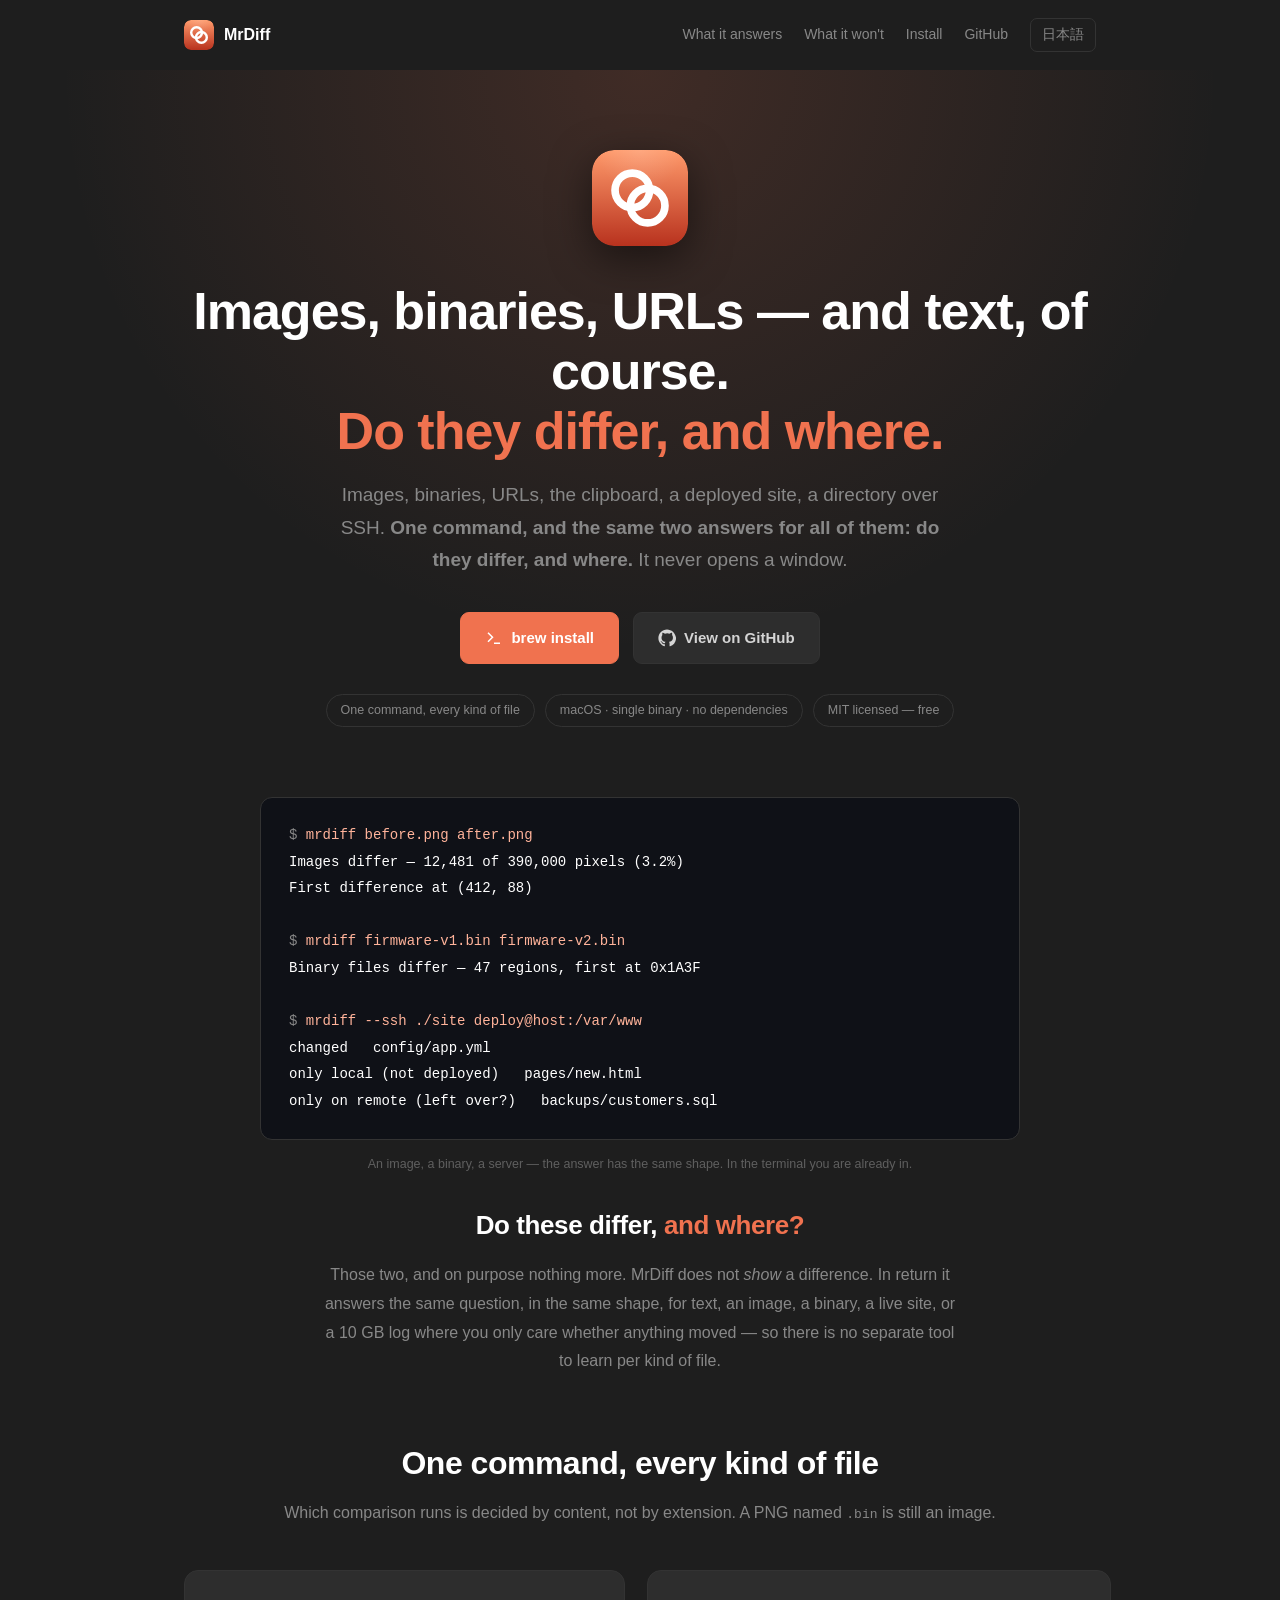
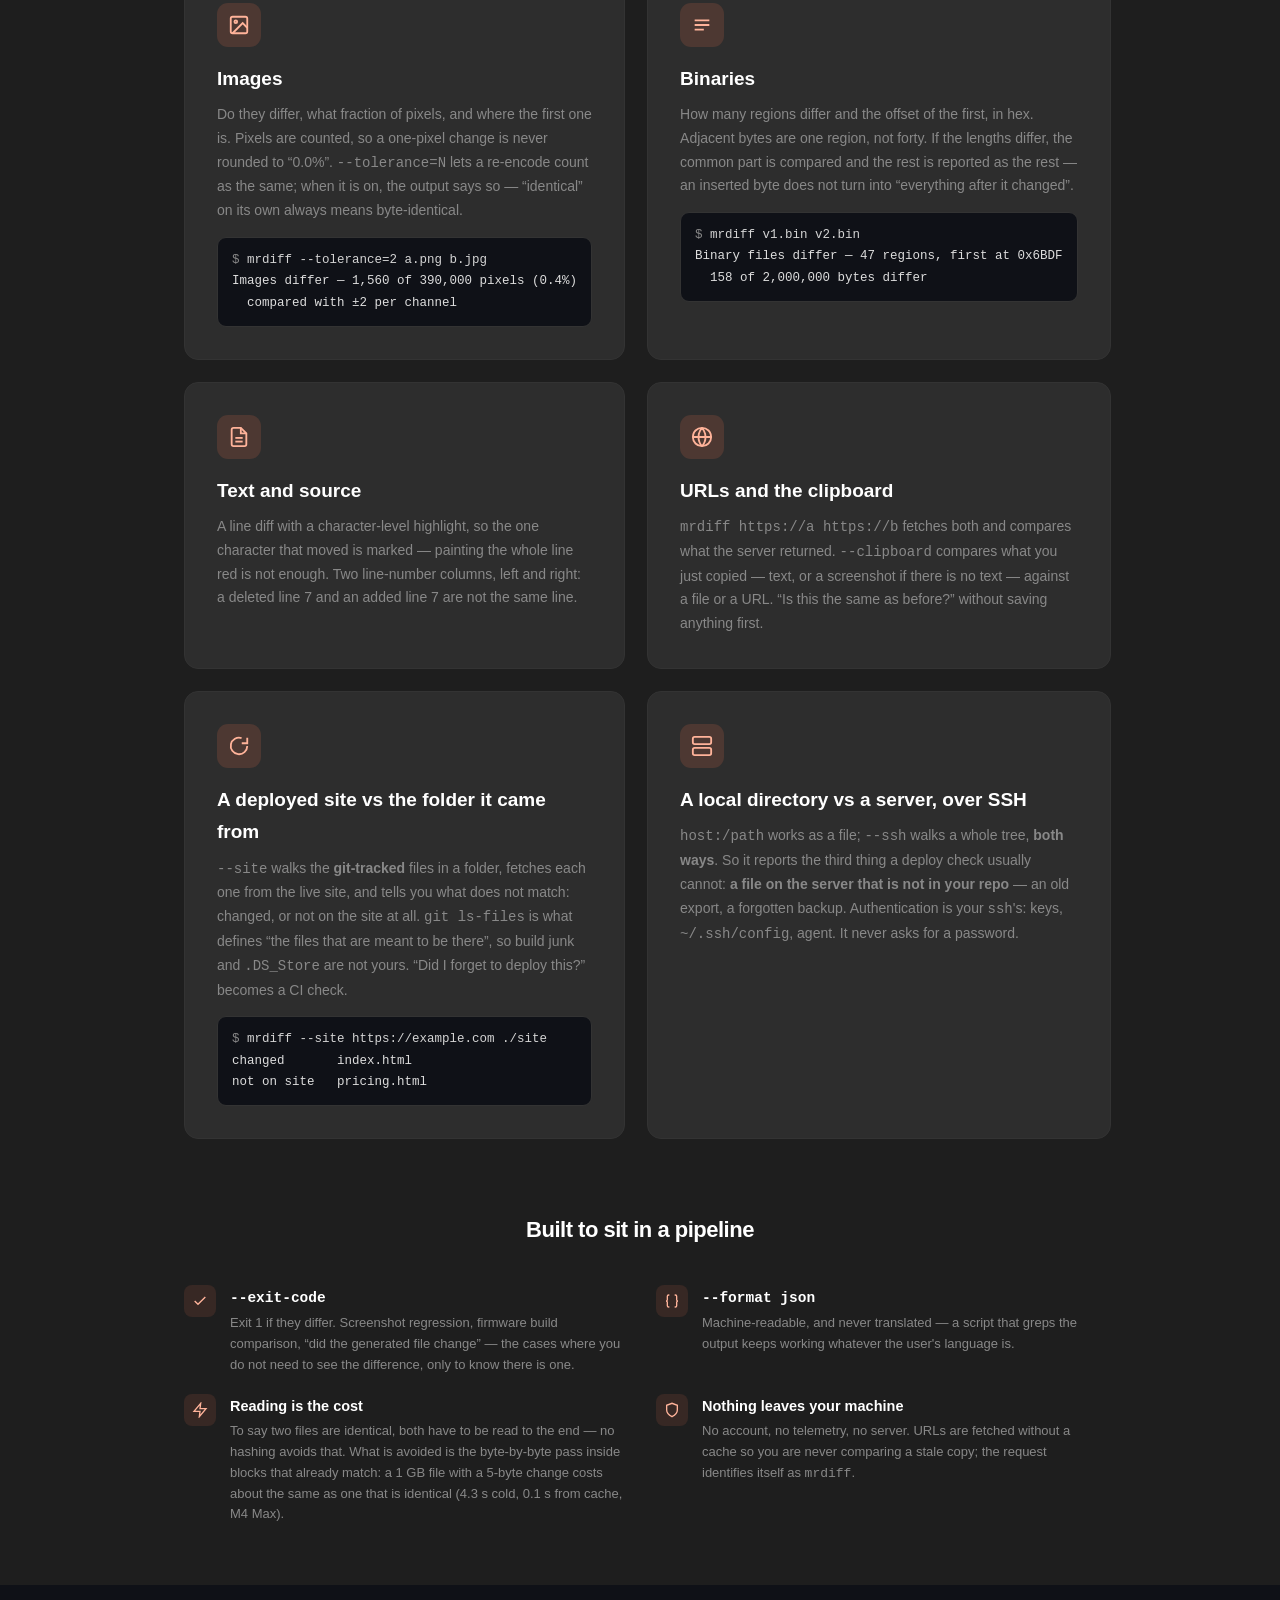
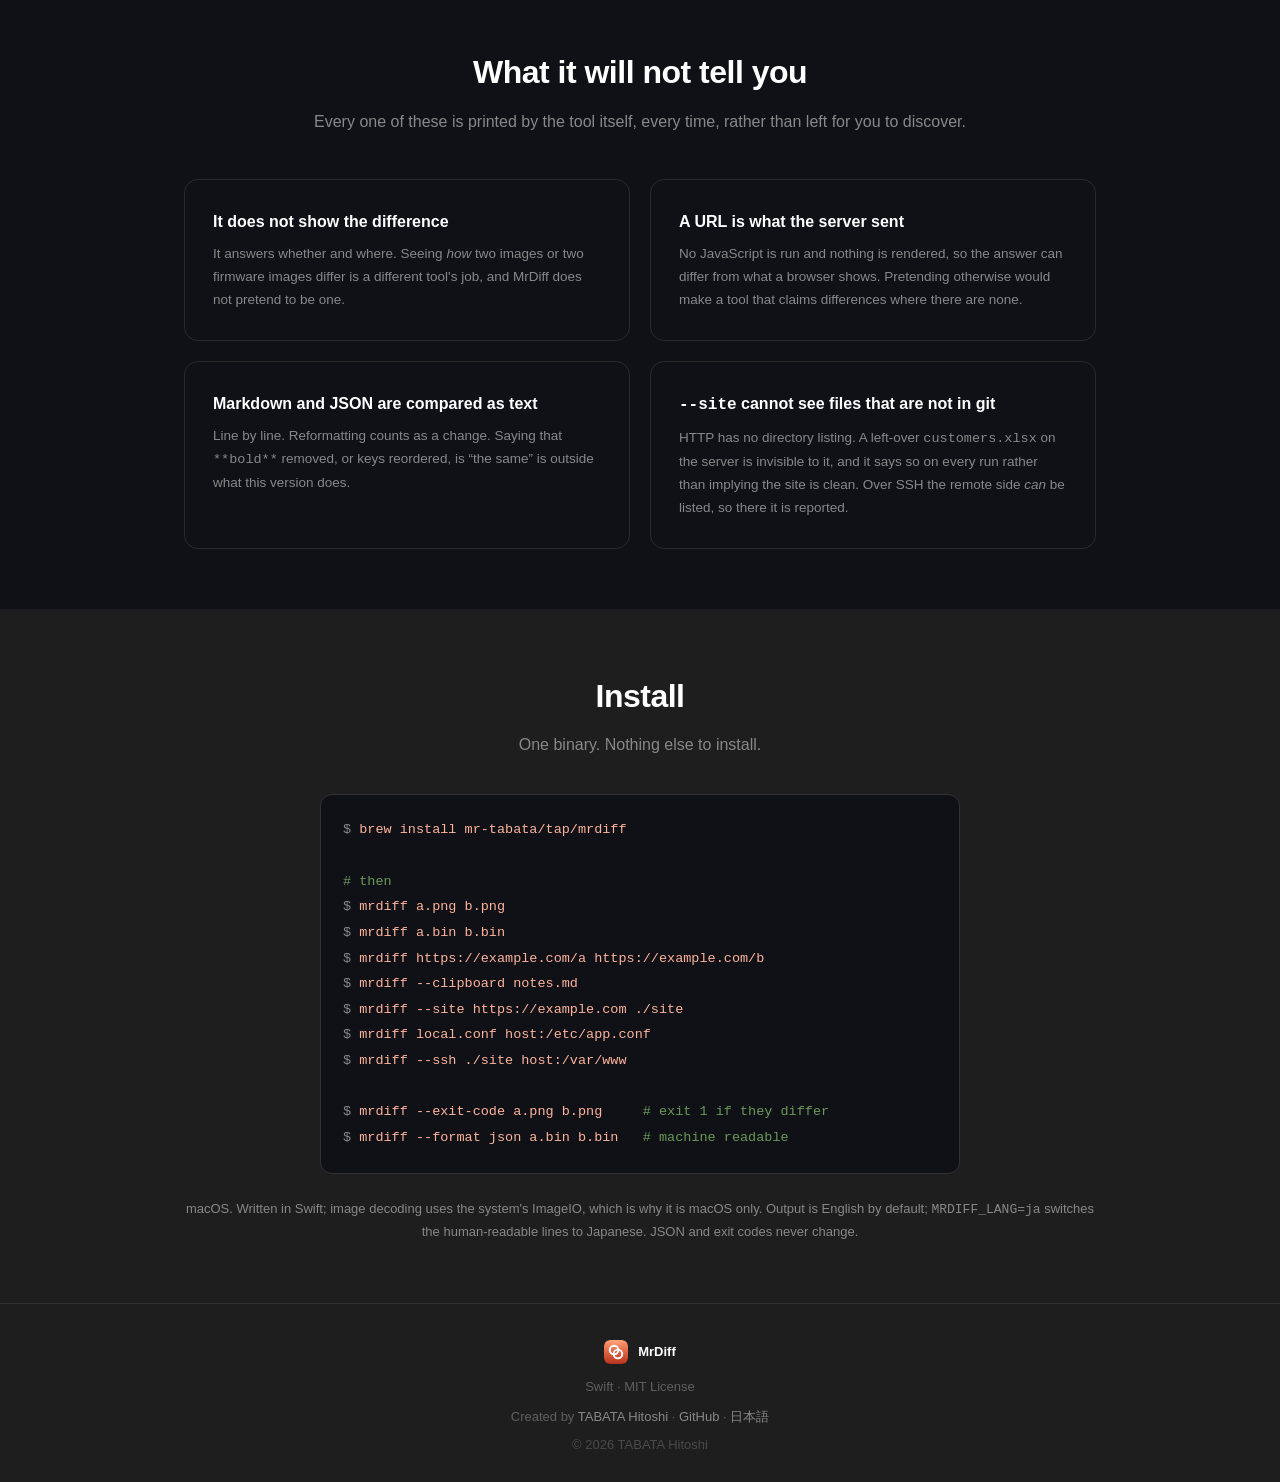
==== docs/index.html @ c064c82a "LP を書く ── 比較せず、答えること・答えないことを並べる MRDown の LP と同じ形（docs/ から GitHub Pages、index.html が言語で振り分け、 英日 2 枚、共" ====
<!DOCTYPE html>
<html lang="en">
<head>
  <meta charset="UTF-8">
  <meta name="viewport" content="width=device-width, initial-scale=1.0">
  <title>MrDiff — Redirecting…</title>

  <!-- Social crawlers don't run the script below, so this page carries the
       cards itself. x-default points back here; the script picks the rest. -->
  <meta name="description" content="Images, binaries, URLs — and text, of course. Do they differ, and where. / 画像もバイナリも URL も、もちろんテキストも。違うか、どこが、を答える。">
  <meta property="og:title" content="MrDiff">
  <meta property="og:description" content="Images, binaries, URLs — and text, of course. Do they differ, and where.">
  <meta property="og:type" content="website">
  <meta property="og:url" content="https://mr-tabata.github.io/MrDiff/">
  <meta property="og:image" content="https://mr-tabata.github.io/MrDiff/media/og-image.png">
  <meta property="og:image:width" content="1200">
  <meta property="og:image:height" content="630">
  <meta name="twitter:card" content="summary_large_image">

  <link rel="canonical" href="https://mr-tabata.github.io/MrDiff/">
  <link rel="alternate" hreflang="ja" href="https://mr-tabata.github.io/MrDiff/index.ja.html">
  <link rel="alternate" hreflang="en" href="https://mr-tabata.github.io/MrDiff/index.en.html">
  <link rel="alternate" hreflang="x-default" href="https://mr-tabata.github.io/MrDiff/">

  <link rel="icon" type="image/svg+xml" href="data:image/svg+xml,%3Csvg xmlns='http://www.w3.org/2000/svg' viewBox='0 0 100 100'%3E%3Crect width='100' height='100' rx='23' fill='%23e8593a'/%3E%3Cg fill='none' stroke='%23ffffff' stroke-width='9'%3E%3Ccircle cx='40' cy='40' r='19'/%3E%3Ccircle cx='60' cy='60' r='19'/%3E%3C/g%3E%3C/svg%3E">

  <script>
    (function () {
      var lang = navigator.language || navigator.userLanguage || '';
      // `replace` keeps this hop out of history, so Back leaves the site.
      window.location.replace(lang.toLowerCase().indexOf('ja') === 0 ? 'index.ja.html' : 'index.en.html');
    })();
  </script>
</head>
<body style="background:#1e1e1e; color:#888; font-family:-apple-system,BlinkMacSystemFont,'Segoe UI','Hiragino Sans',sans-serif; display:flex; align-items:center; justify-content:center; height:100vh; margin:0;">
  <noscript>
    <p style="text-align:center;">
      <a href="index.ja.html" style="color:#58a6ff;">日本語</a> ·
      <a href="index.en.html" style="color:#58a6ff;">English</a>
    </p>
  </noscript>
</body>
</html>
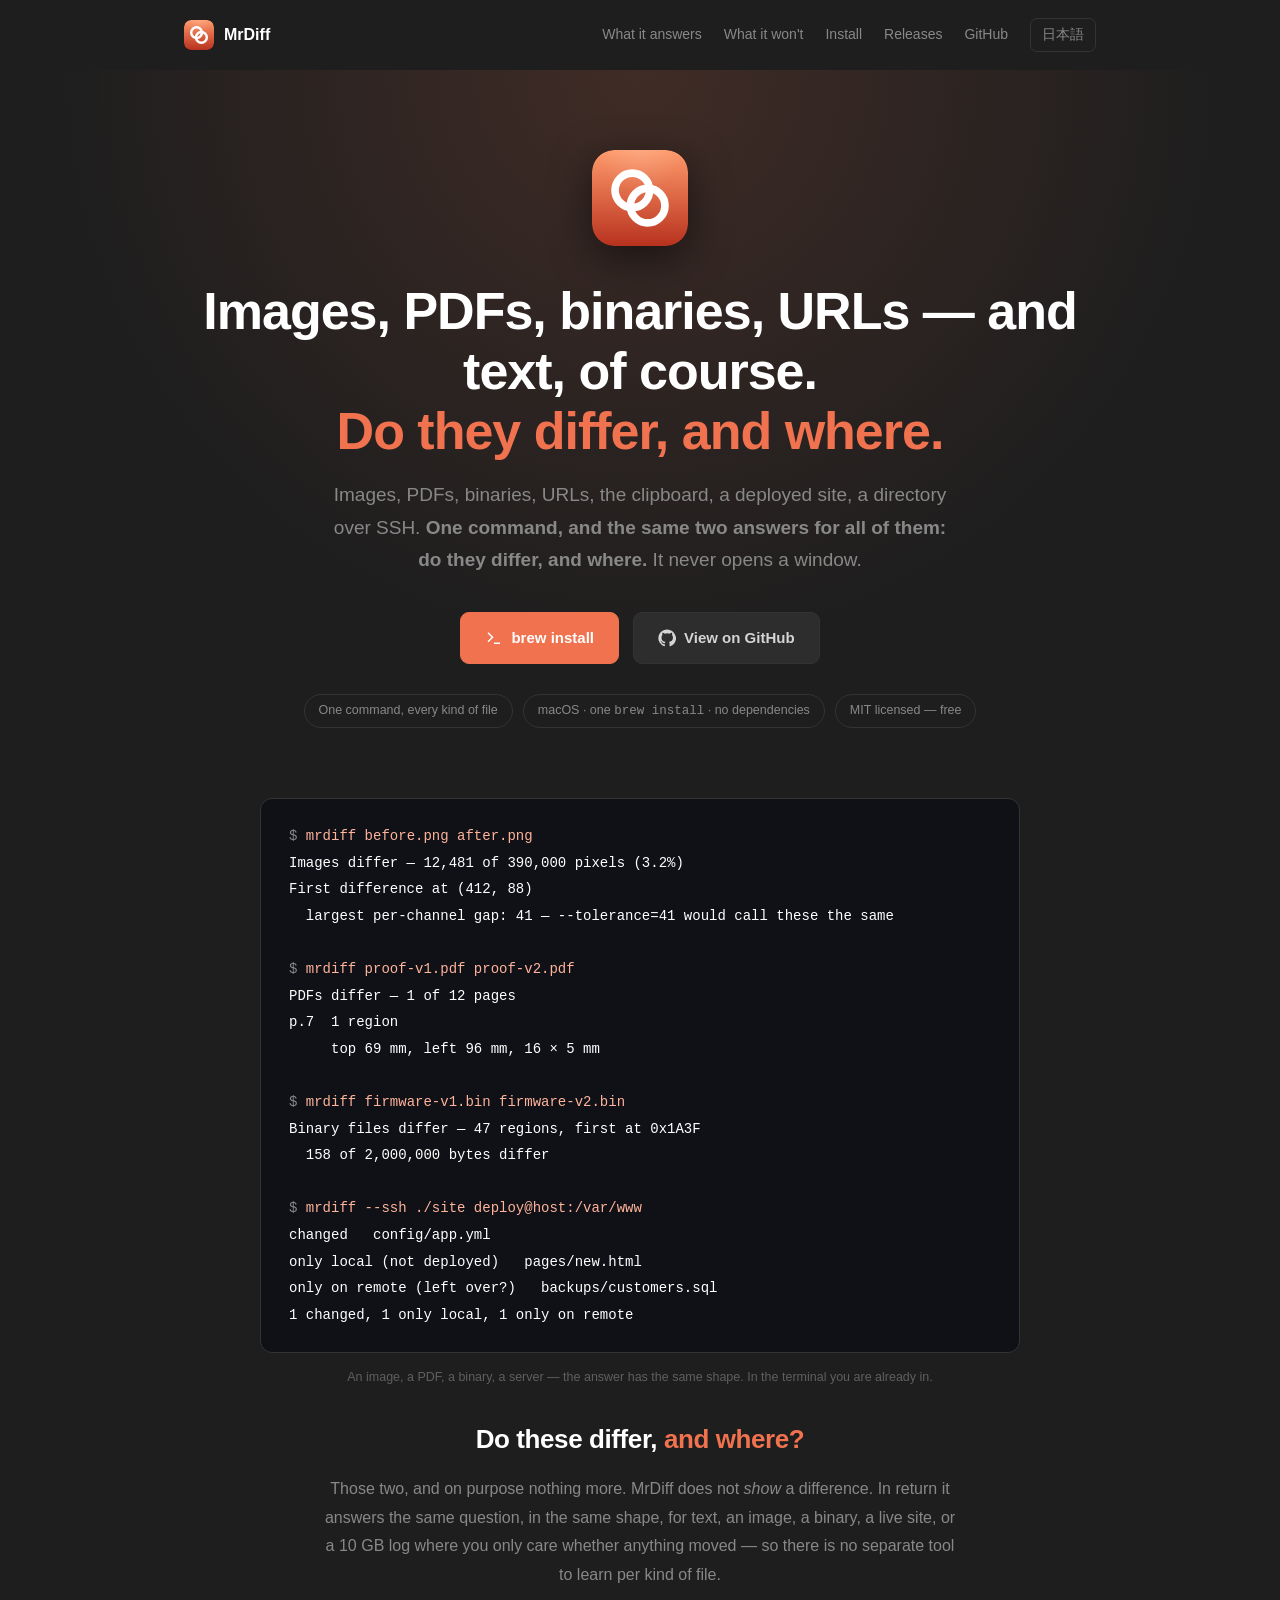
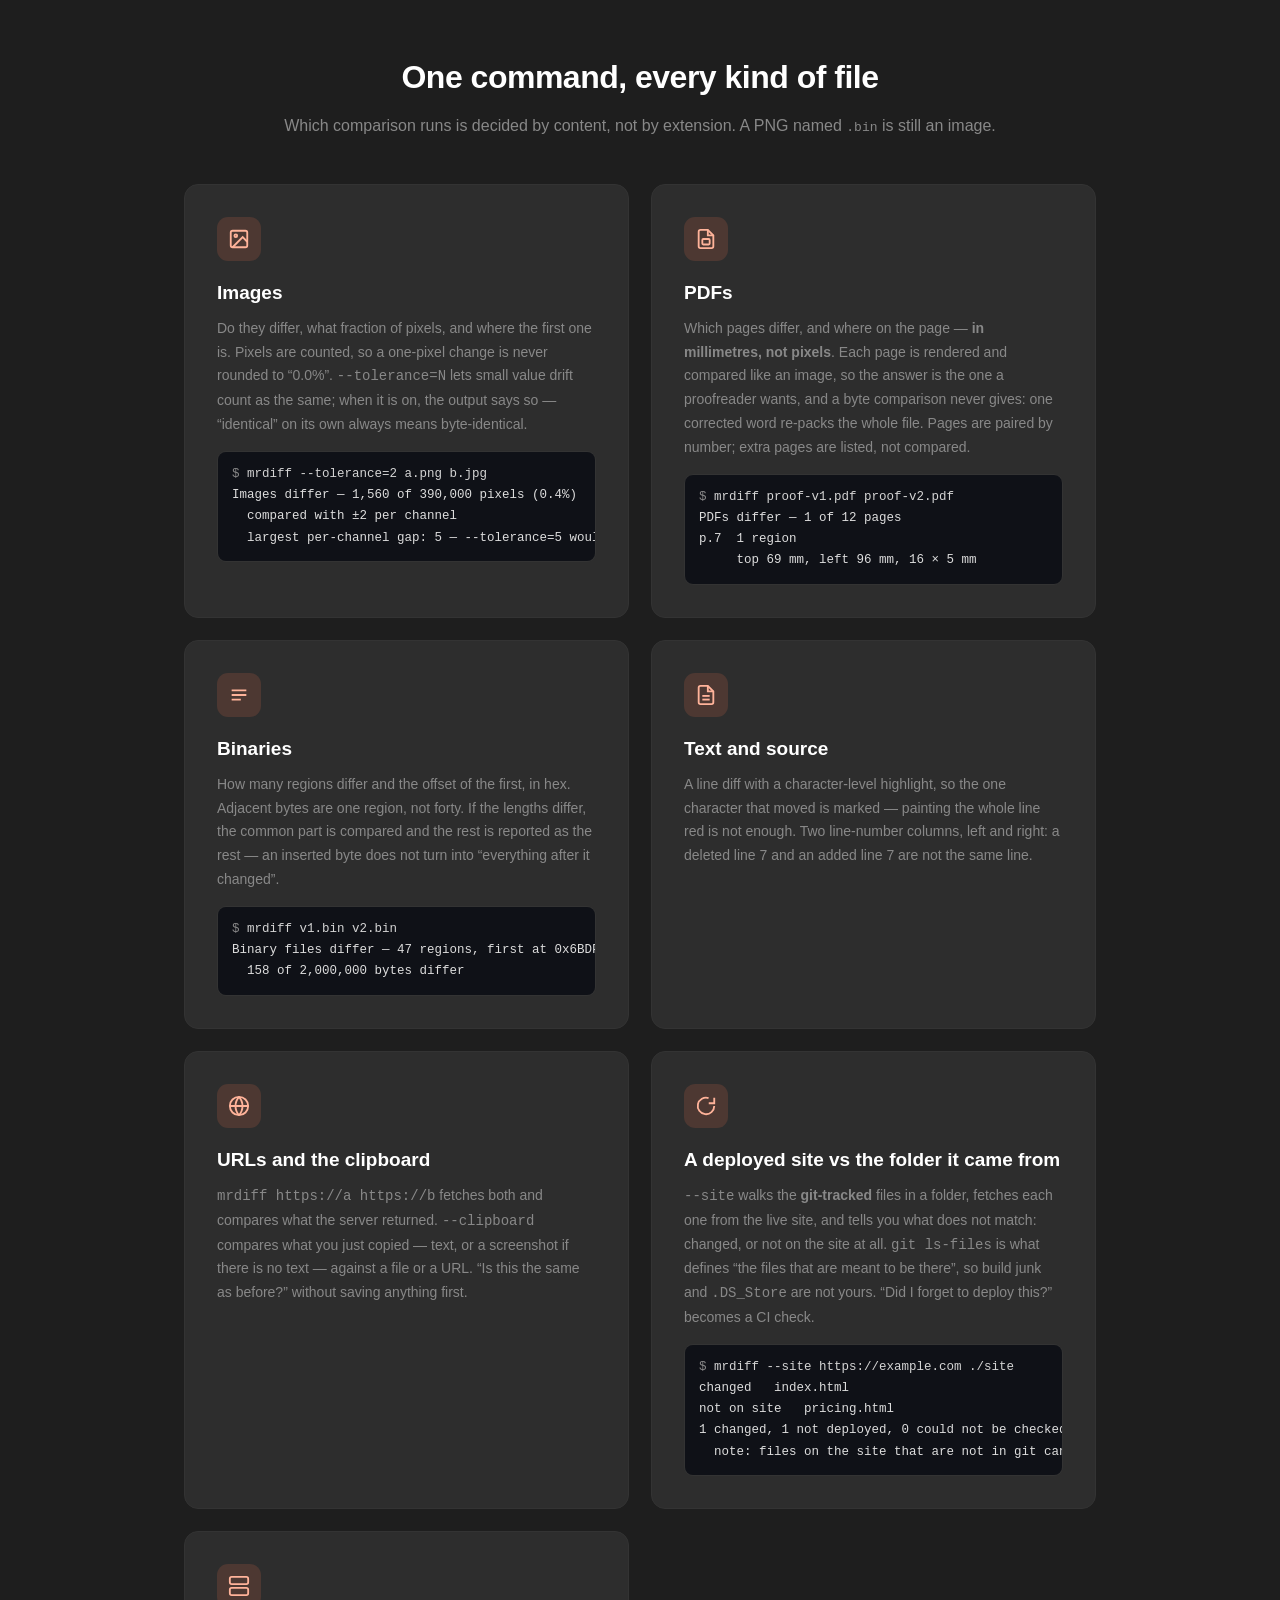
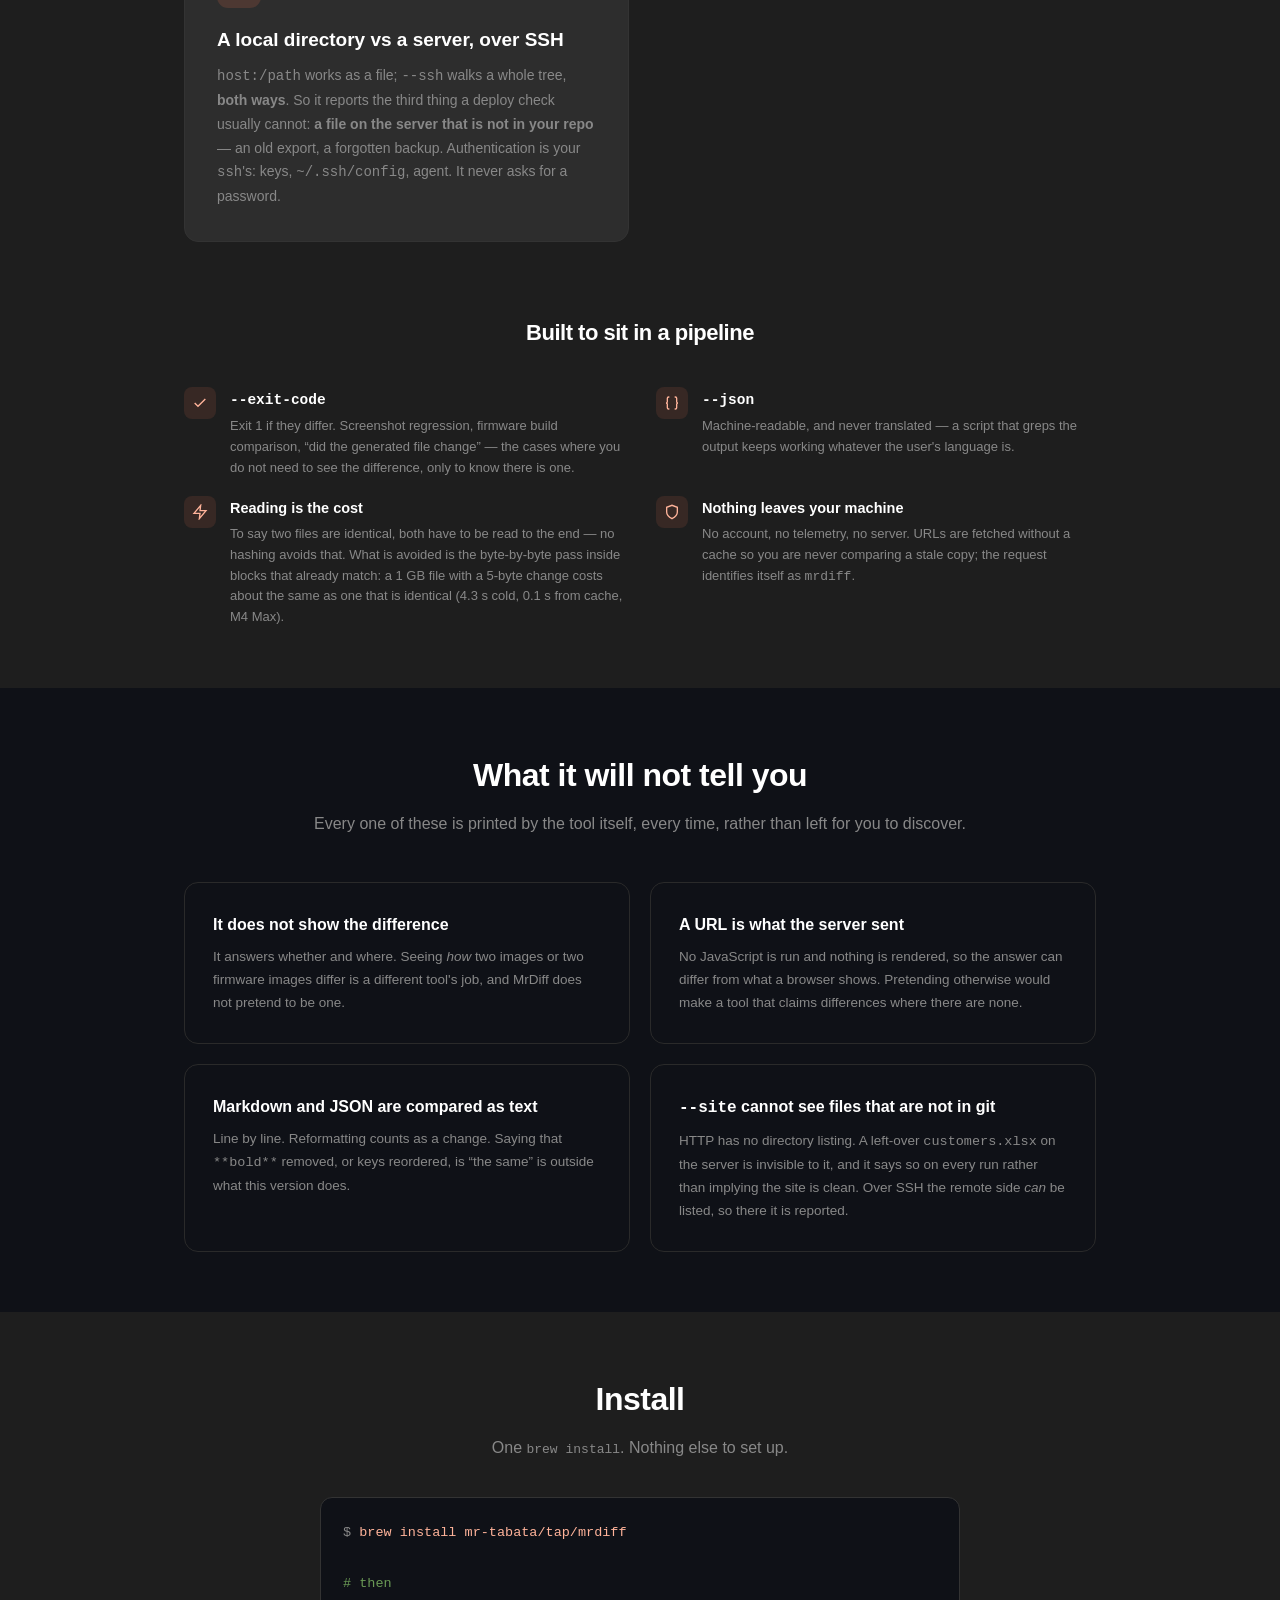
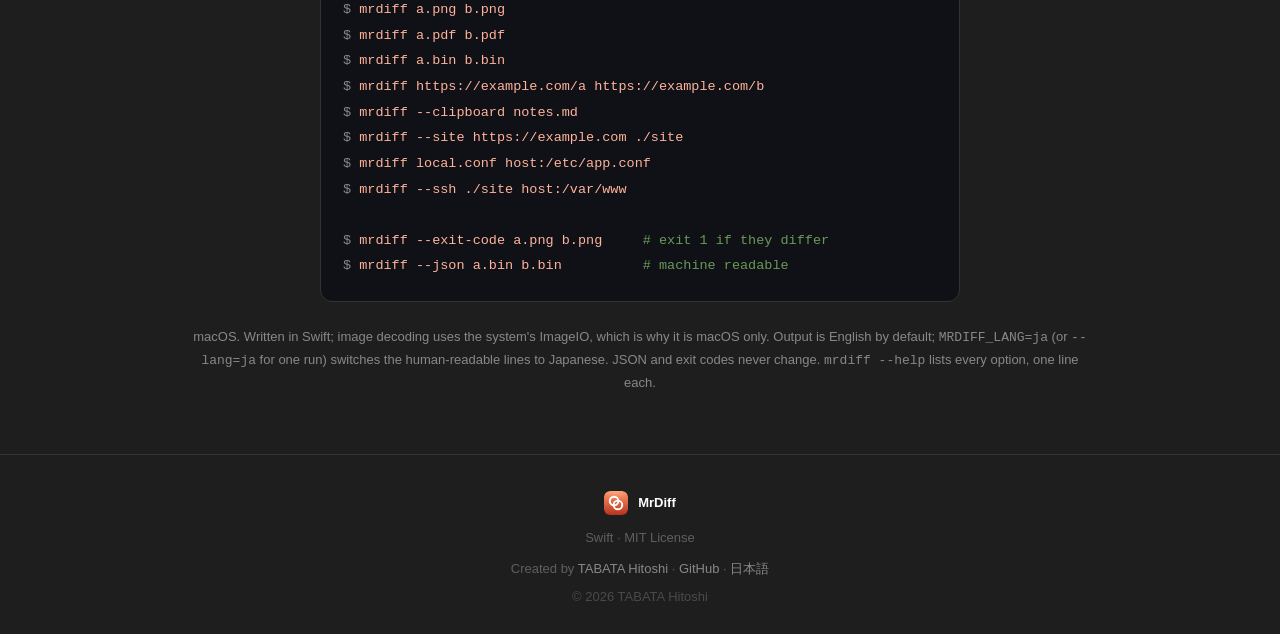
==== commit 75a37219: "docs: LP と README に PDF を載せ、履歴ページと日本語 README を足す LP（英日）: 見出し・lead・meta・OG に PDF、冒頭の実行例に PDF の 3 行、機能" ====
--- a/docs/index.html
+++ b/docs/index.html
@@ -7,9 +7,9 @@
 
   <!-- Social crawlers don't run the script below, so this page carries the
        cards itself. x-default points back here; the script picks the rest. -->
-  <meta name="description" content="Images, binaries, URLs — and text, of course. Do they differ, and where. / 画像もバイナリも URL も、もちろんテキストも。違うか、どこが、を答える。">
+  <meta name="description" content="Images, PDFs, binaries, URLs — and text, of course. Do they differ, and where. / 画像も PDF もバイナリも URL も、もちろんテキストも。違うか、どこが、を答える。">
   <meta property="og:title" content="MrDiff">
-  <meta property="og:description" content="Images, binaries, URLs — and text, of course. Do they differ, and where.">
+  <meta property="og:description" content="Images, PDFs, binaries, URLs — and text, of course. Do they differ, and where.">
   <meta property="og:type" content="website">
   <meta property="og:url" content="https://mr-tabata.github.io/MrDiff/">
   <meta property="og:image" content="https://mr-tabata.github.io/MrDiff/media/og-image.png">
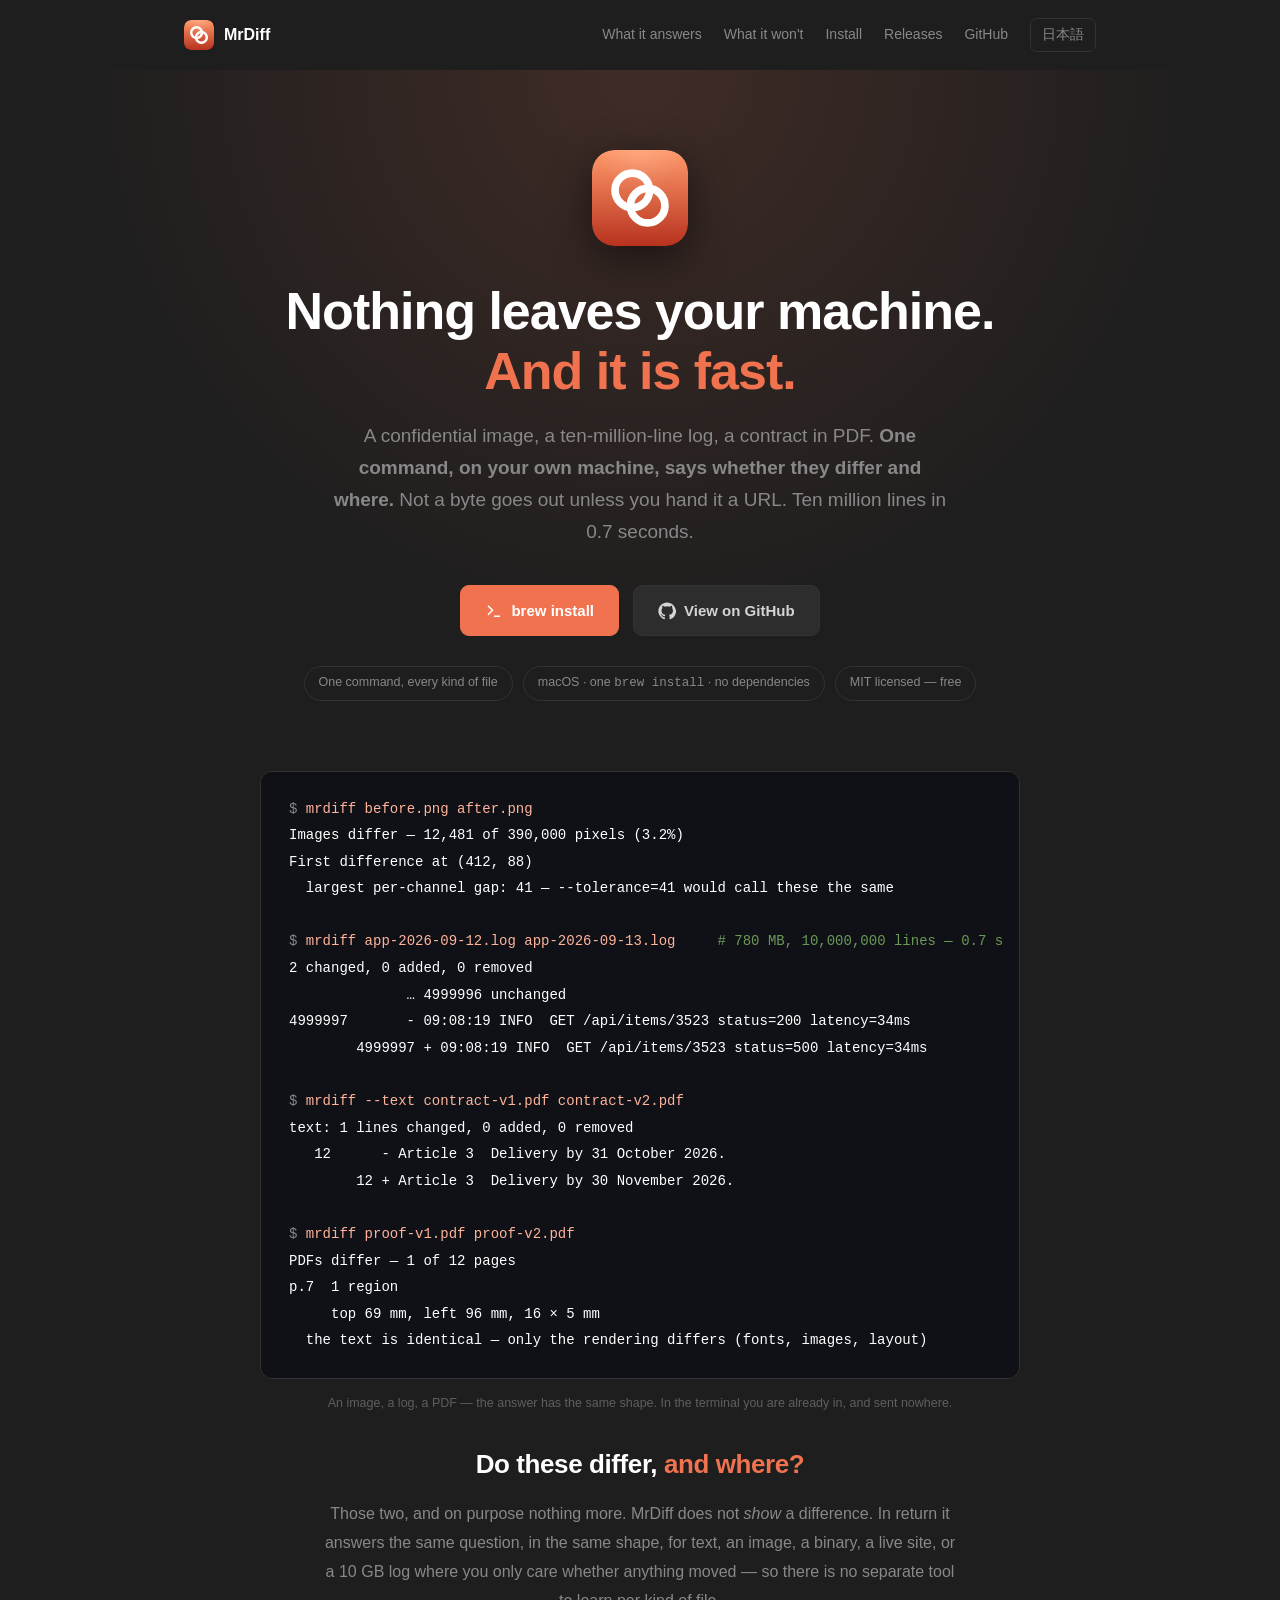
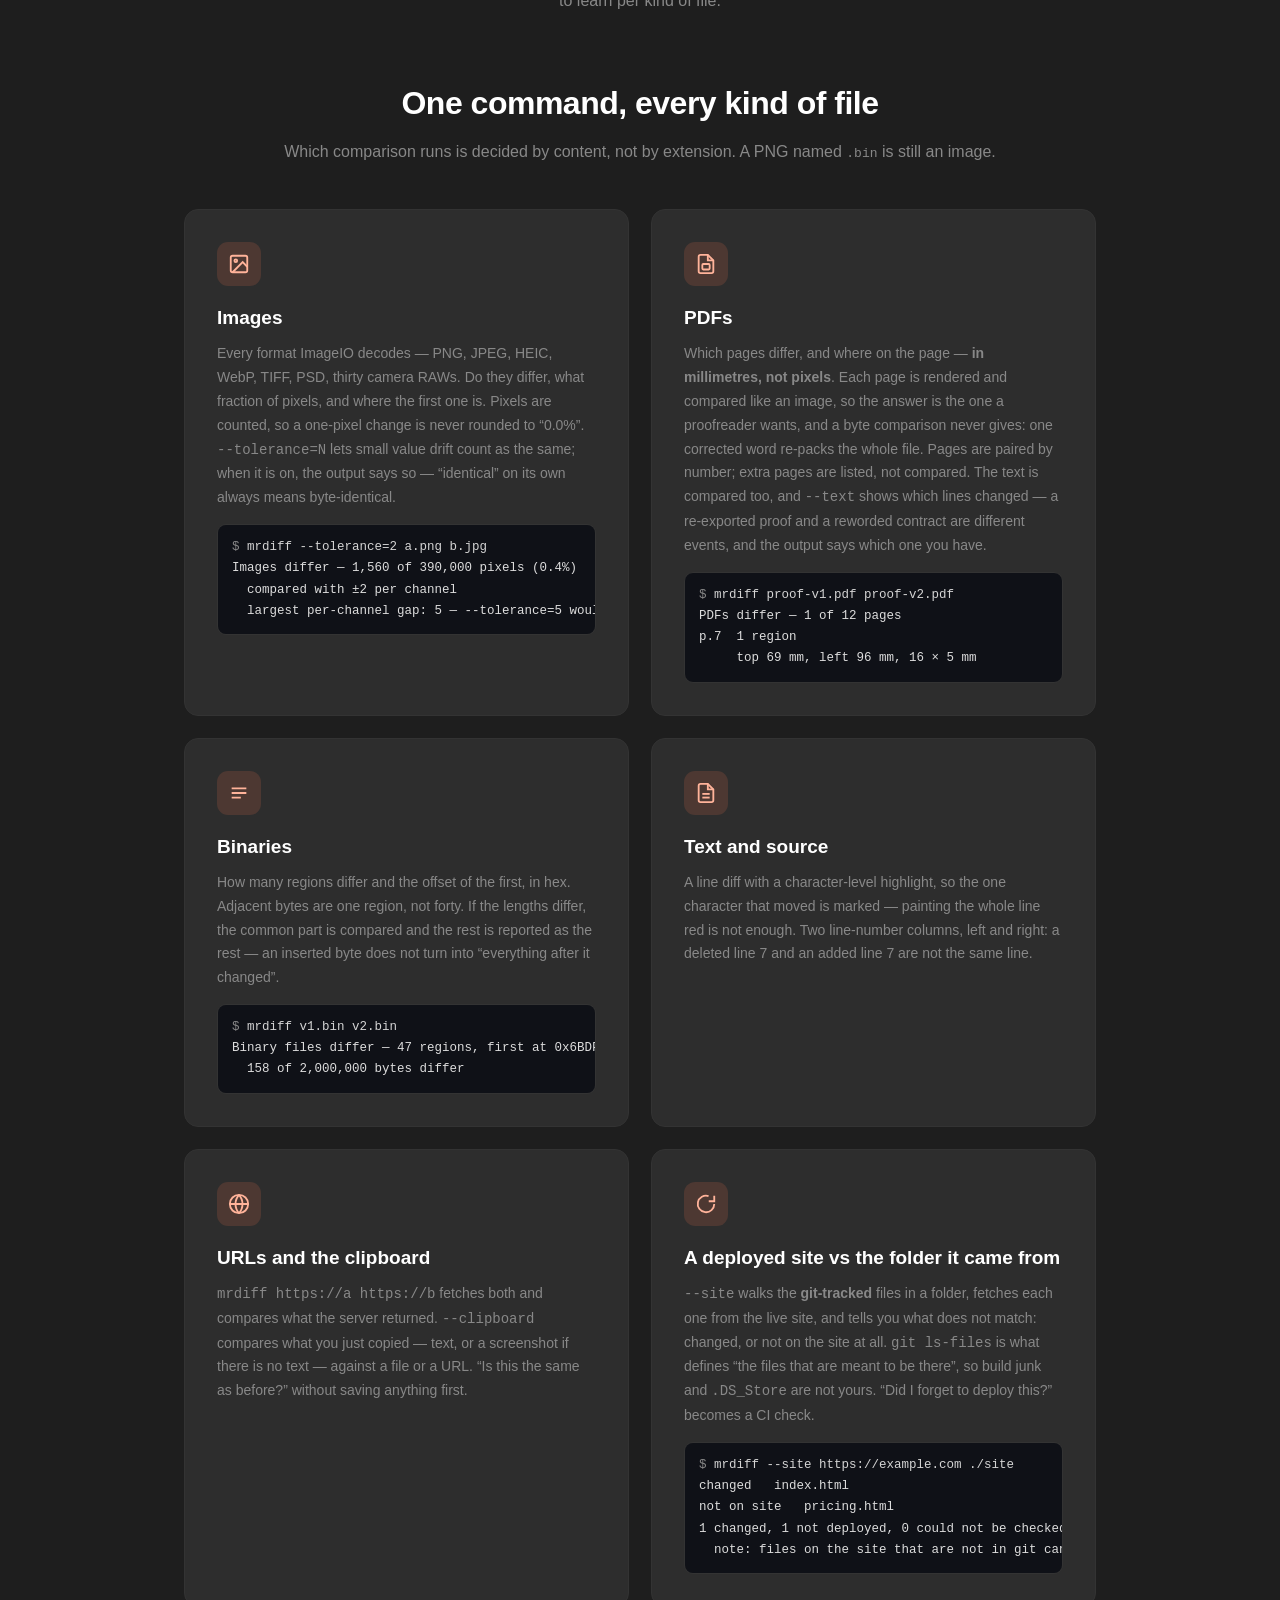
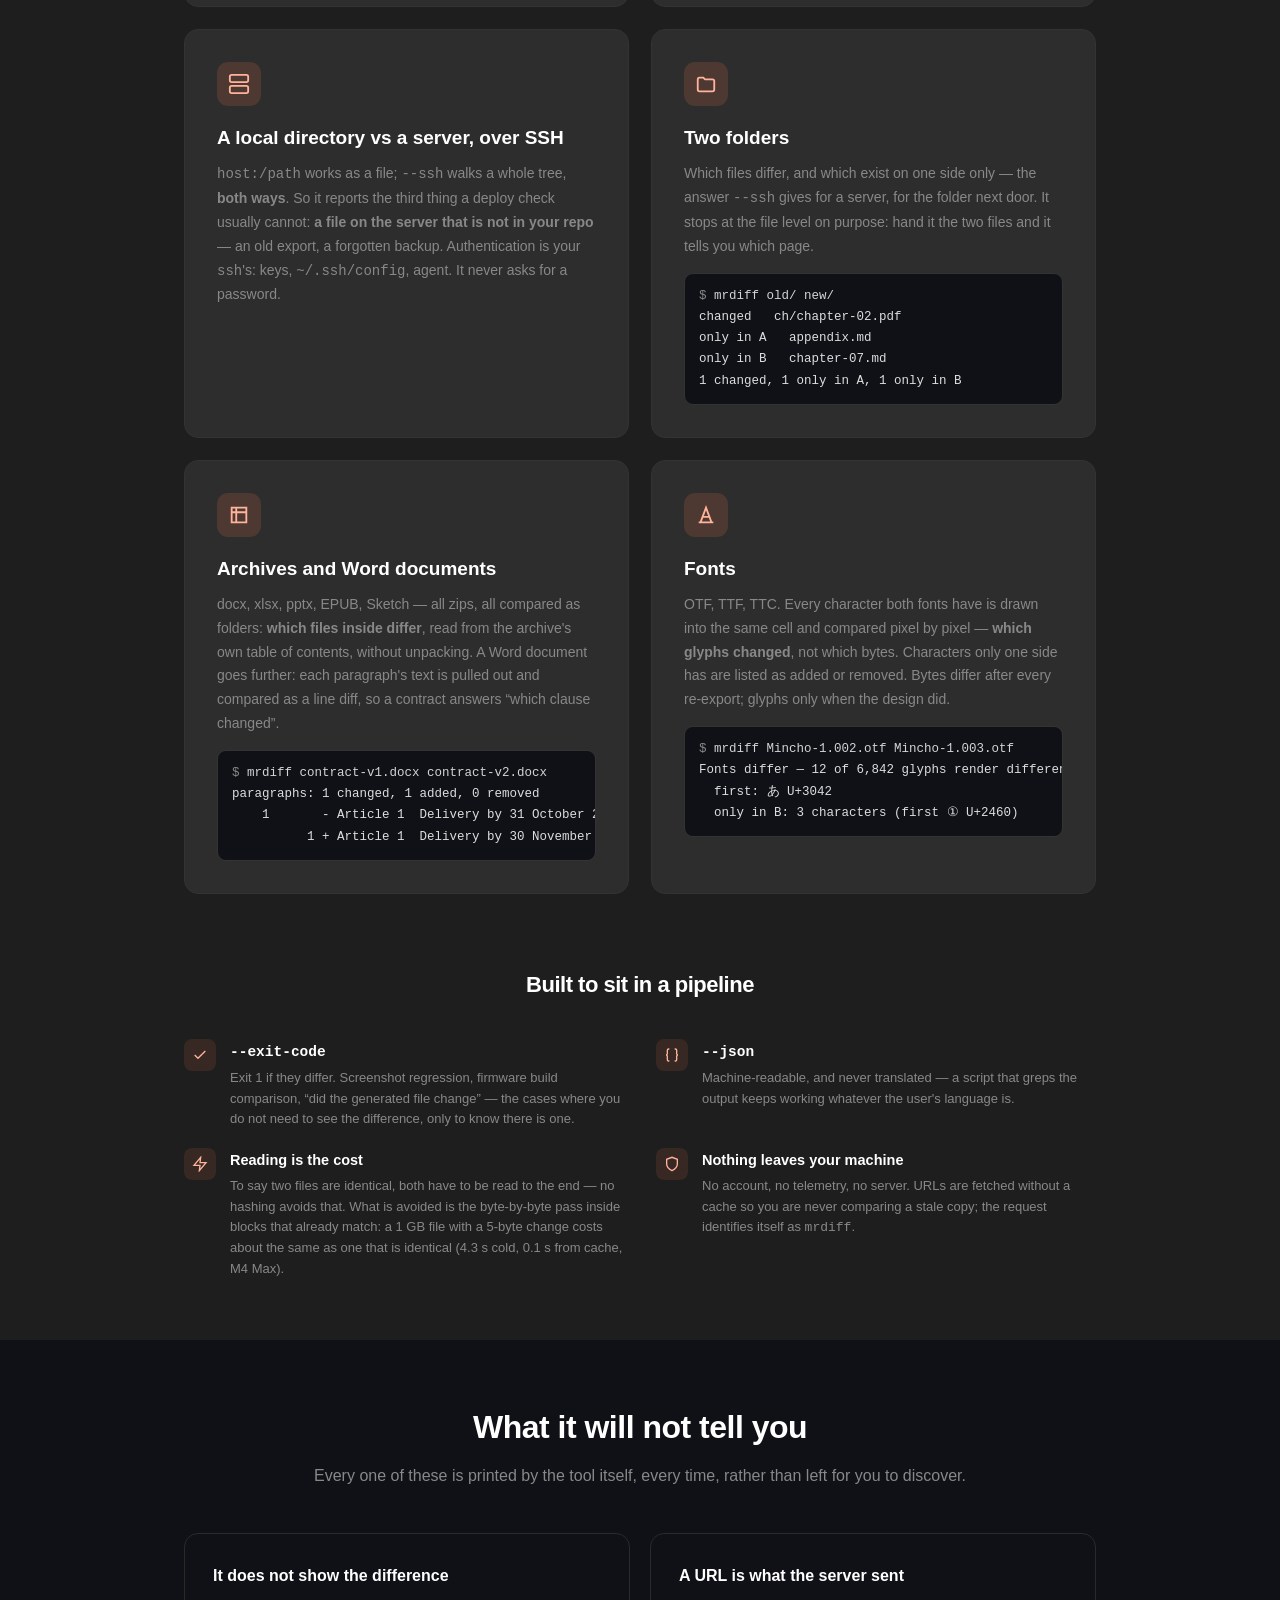
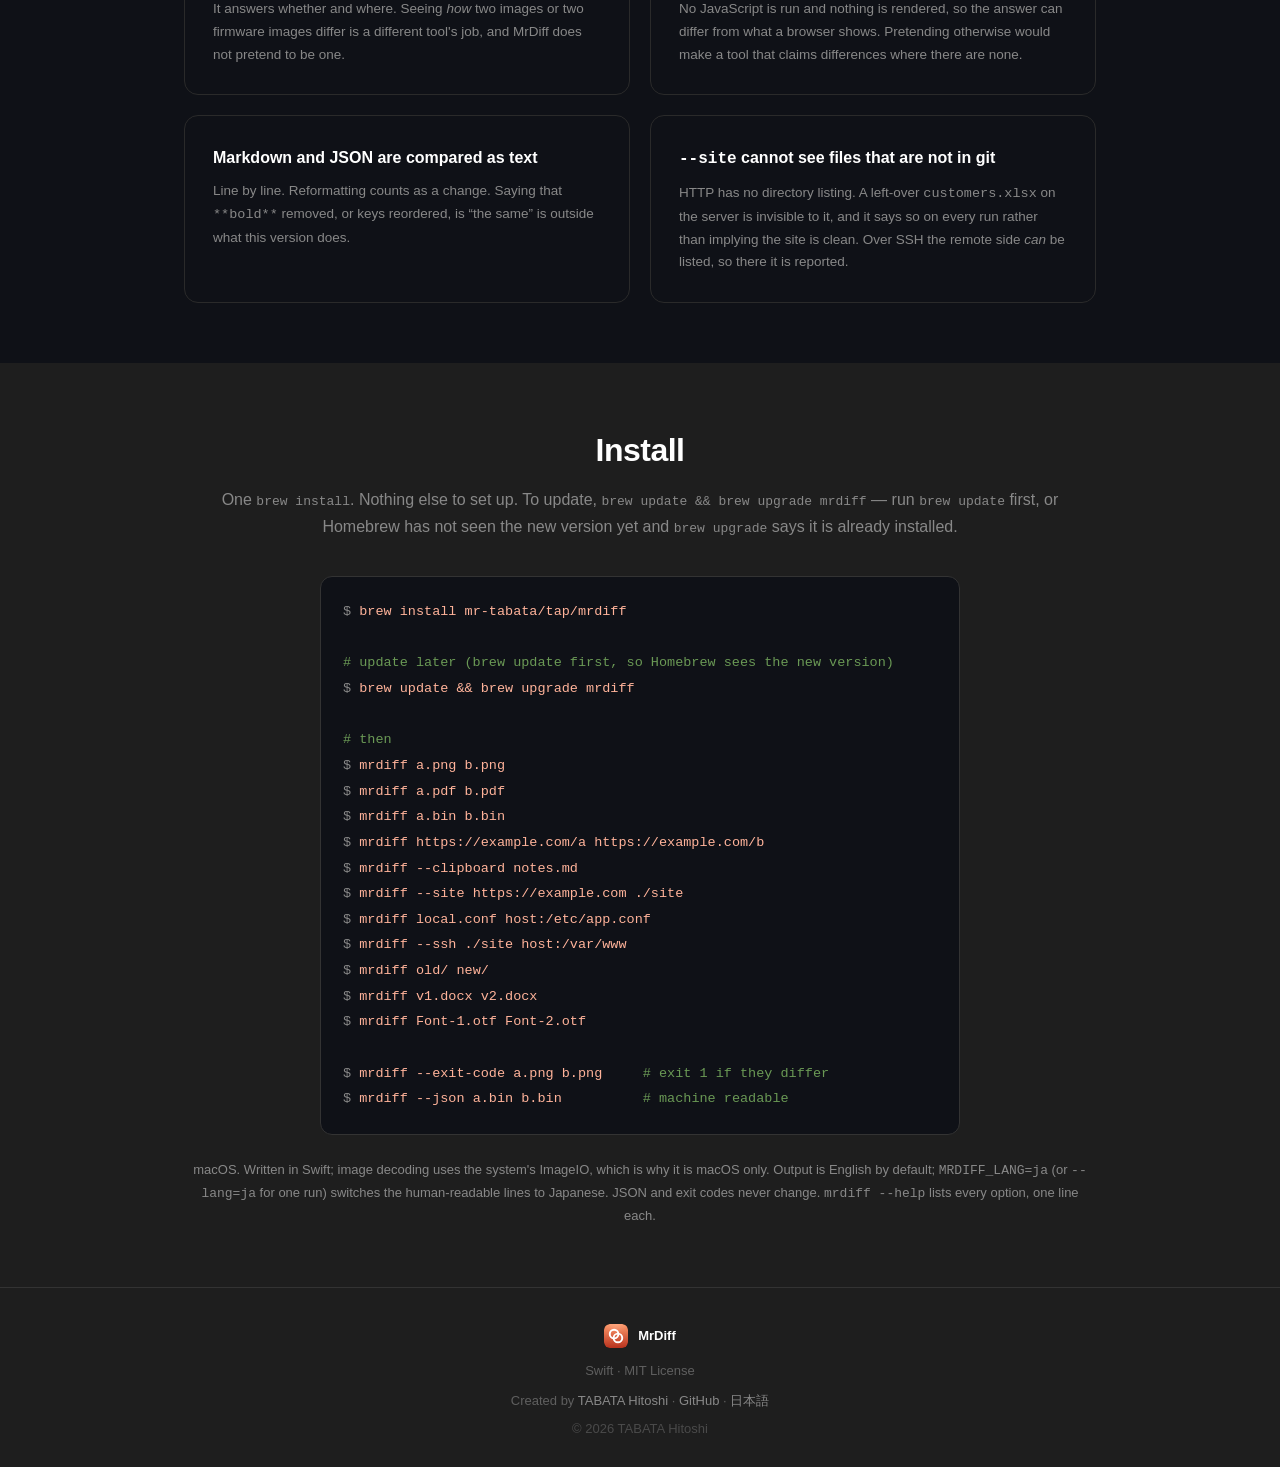
==== commit 07c1476b: "docs/LP: 主題を「クラウドに上げない。手元で、速い」に寄せる（英日） 狙う需要（MEMO-decisions §20）に合わせ、見出しと lead を「上げない・速い」にして、 社外に出せない" ====
--- a/docs/index.html
+++ b/docs/index.html
@@ -7,9 +7,9 @@
 
   <!-- Social crawlers don't run the script below, so this page carries the
        cards itself. x-default points back here; the script picks the rest. -->
-  <meta name="description" content="Images, PDFs, binaries, URLs — and text, of course. Do they differ, and where. / 画像も PDF もバイナリも URL も、もちろんテキストも。違うか、どこが、を答える。">
+  <meta name="description" content="Nothing leaves your machine, and it is fast. Do they differ, and where. / クラウドに上げない。手元で、速い。違うか、どこが、を答える。">
   <meta property="og:title" content="MrDiff">
-  <meta property="og:description" content="Images, PDFs, binaries, URLs — and text, of course. Do they differ, and where.">
+  <meta property="og:description" content="Nothing leaves your machine, and it is fast. Do they differ, and where.">
   <meta property="og:type" content="website">
   <meta property="og:url" content="https://mr-tabata.github.io/MrDiff/">
   <meta property="og:image" content="https://mr-tabata.github.io/MrDiff/media/og-image.png">
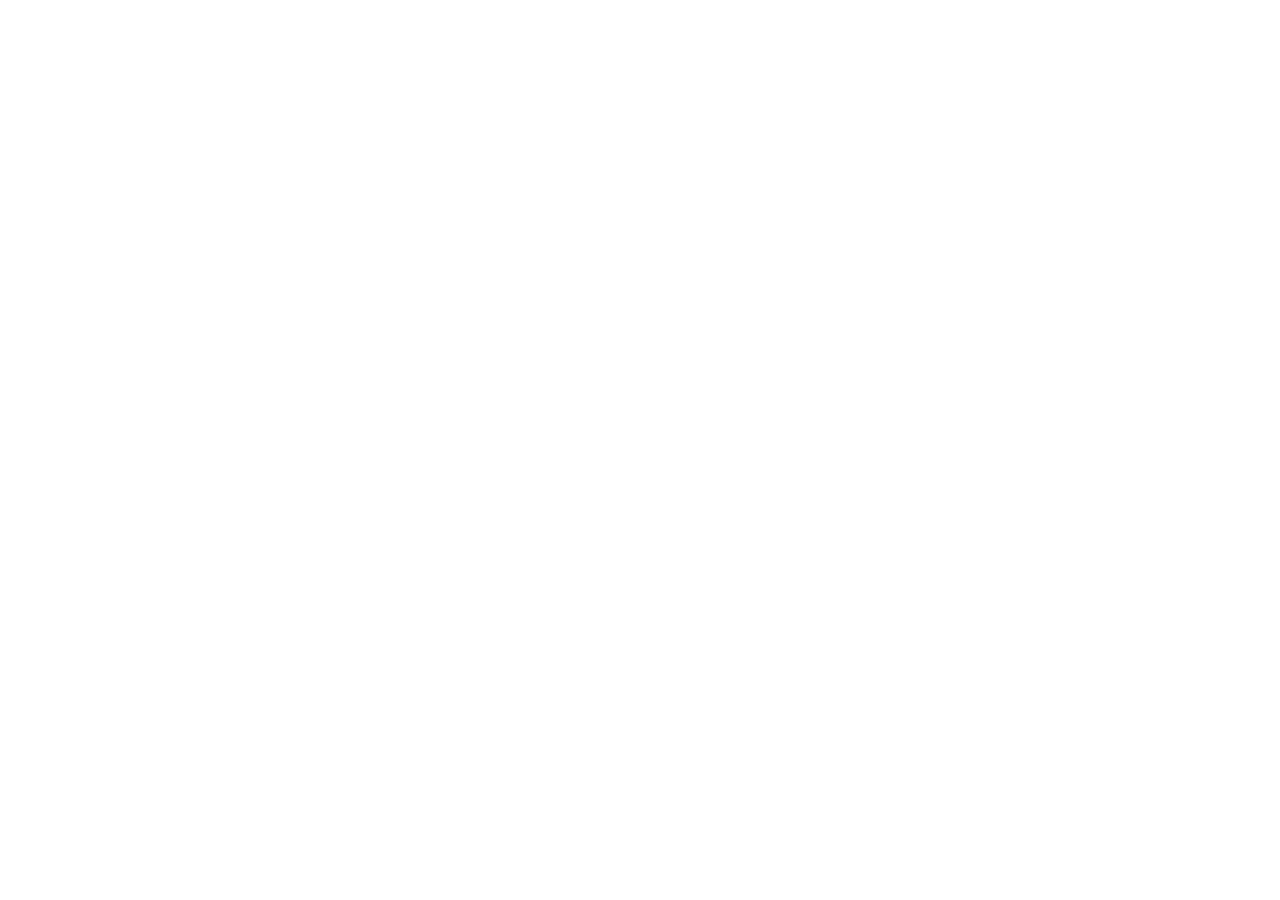
==== commit ad61e1af: "Redirect the old Pages site to mrktools.app docs/ pages become meta-refresh + location.replace + can" ====
--- a/docs/index.html
+++ b/docs/index.html
@@ -1,43 +1,20 @@
-<!DOCTYPE html>
+<!doctype html>
 <html lang="en">
 <head>
-  <meta charset="UTF-8">
-  <meta name="viewport" content="width=device-width, initial-scale=1.0">
-  <title>MrDiff — Redirecting…</title>
-
-  <!-- Social crawlers don't run the script below, so this page carries the
-       cards itself. x-default points back here; the script picks the rest. -->
-  <meta name="description" content="Nothing leaves your machine, and it is fast. Do they differ, and where. / クラウドに上げない。手元で、速い。違うか、どこが、を答える。">
-  <meta property="og:title" content="MrDiff">
-  <meta property="og:description" content="Nothing leaves your machine, and it is fast. Do they differ, and where.">
-  <meta property="og:type" content="website">
-  <meta property="og:url" content="https://mr-tabata.github.io/MrDiff/">
-  <meta property="og:image" content="https://mr-tabata.github.io/MrDiff/media/og-image.png">
-  <meta property="og:image:width" content="1200">
-  <meta property="og:image:height" content="630">
-  <meta name="twitter:card" content="summary_large_image">
-
-  <link rel="canonical" href="https://mr-tabata.github.io/MrDiff/">
-  <link rel="alternate" hreflang="ja" href="https://mr-tabata.github.io/MrDiff/index.ja.html">
-  <link rel="alternate" hreflang="en" href="https://mr-tabata.github.io/MrDiff/index.en.html">
-  <link rel="alternate" hreflang="x-default" href="https://mr-tabata.github.io/MrDiff/">
-
-  <link rel="icon" type="image/svg+xml" href="data:image/svg+xml,%3Csvg xmlns='http://www.w3.org/2000/svg' viewBox='0 0 100 100'%3E%3Crect width='100' height='100' rx='23' fill='%23e8593a'/%3E%3Cg fill='none' stroke='%23ffffff' stroke-width='9'%3E%3Ccircle cx='40' cy='40' r='19'/%3E%3Ccircle cx='60' cy='60' r='19'/%3E%3C/g%3E%3C/svg%3E">
-
-  <script>
-    (function () {
-      var lang = navigator.language || navigator.userLanguage || '';
-      // `replace` keeps this hop out of history, so Back leaves the site.
-      window.location.replace(lang.toLowerCase().indexOf('ja') === 0 ? 'index.ja.html' : 'index.en.html');
-    })();
-  </script>
+<meta charset="utf-8">
+<meta name="viewport" content="width=device-width, initial-scale=1">
+<title>Moved to MrkTools</title>
+<link rel="canonical" href="https://mrktools.app/diff/">
+<meta http-equiv="refresh" content="0; url=https://mrktools.app/diff/">
+<script>
+(function () {
+  var map = {'#pricing': '#pricing', '#features': '#features', '#basics': '#basics', '#pro': '#pricing'};
+  var h = map[location.hash] || '';
+  location.replace('https://mrktools.app/diff/' + h);
+})();
+</script>
 </head>
-<body style="background:#1e1e1e; color:#888; font-family:-apple-system,BlinkMacSystemFont,'Segoe UI','Hiragino Sans',sans-serif; display:flex; align-items:center; justify-content:center; height:100vh; margin:0;">
-  <noscript>
-    <p style="text-align:center;">
-      <a href="index.ja.html" style="color:#58a6ff;">日本語</a> ·
-      <a href="index.en.html" style="color:#58a6ff;">English</a>
-    </p>
-  </noscript>
+<body style="font-family:-apple-system,BlinkMacSystemFont,sans-serif;padding:2rem">
+<p>If you are not redirected, open this link: <a href="https://mrktools.app/diff/">https://mrktools.app/diff/</a></p>
 </body>
 </html>
